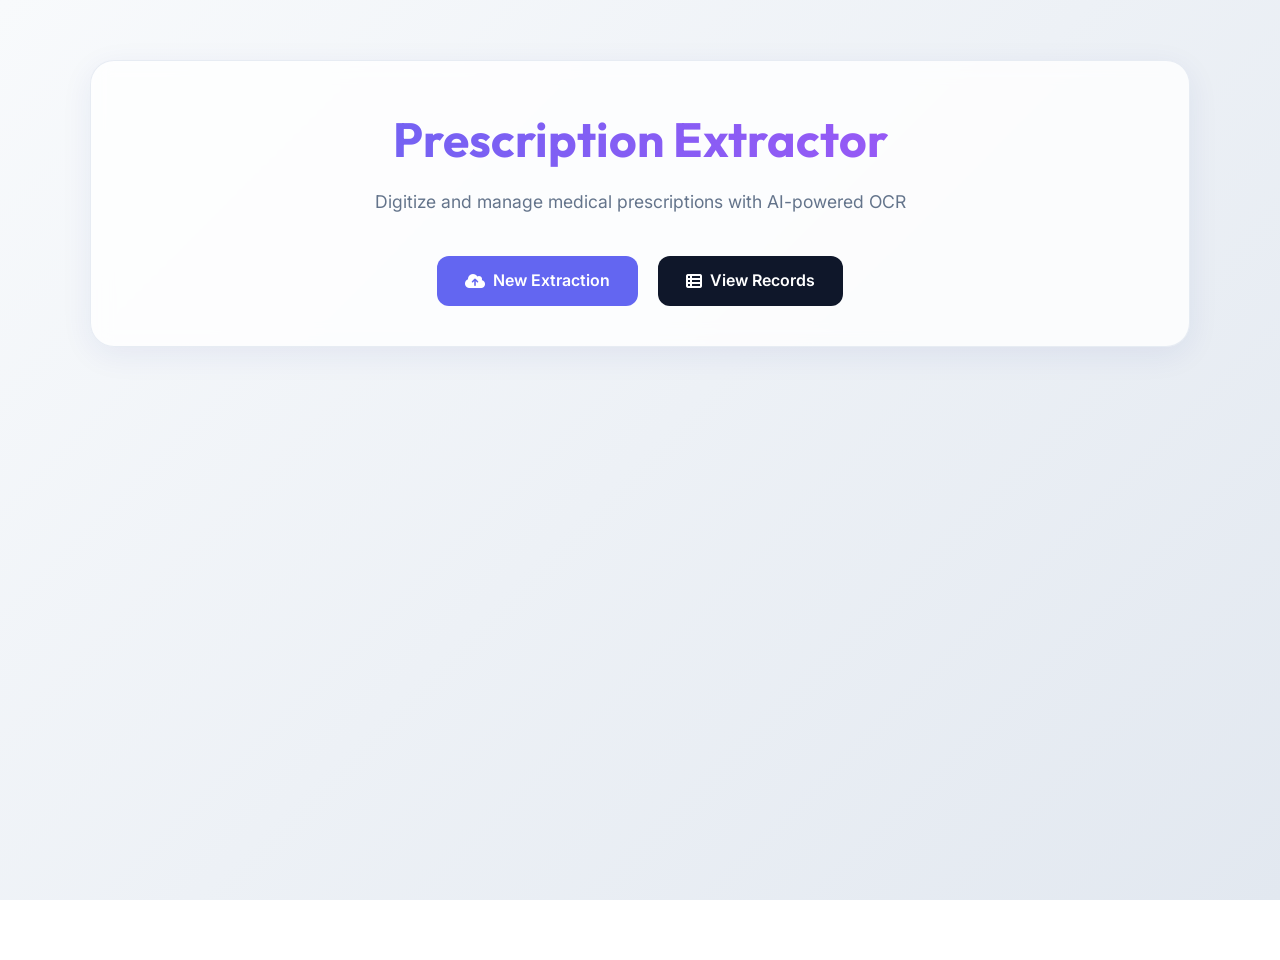
==== frontend/web/index.html @ b65b1b55 "Week 1 implementation - Prescription Extractor" ====
<!DOCTYPE html>
<html lang="en">
<head>
    <meta charset="UTF-8">
    <meta name="viewport" content="width=device-width, initial-scale=1.0">
    <title>Prescription Extractor - AI Powered Medical Analysis</title>
    <link rel="stylesheet" href="css/style.css">
    <!-- Font Awesome for Icons -->
    <link rel="stylesheet" href="https://cdnjs.cloudflare.com/ajax/libs/font-awesome/6.4.0/css/all.min.css">
</head>
<body>
    <div class="container">
        <div class="hero">
            <h1>Prescription Extractor</h1>
            <p>Digitize and manage medical prescriptions with AI-powered OCR</p>
        </div>

        <div class="nav-links">
            <a href="upload.html" class="btn">
                <i class="fa-solid fa-cloud-arrow-up"></i> New Extraction
            </a>
            <a href="dashboard.html" class="btn btn-secondary">
                <i class="fa-solid fa-table-list"></i> View Records
            </a>
        </div>
    </div>
</body>
</html>
---- frontend/web/css/style.css ----
@import url('https://fonts.googleapis.com/css2?family=Inter:wght@400;500;600&family=Outfit:wght@500;600;700&display=swap');

:root {
    --primary: #6366f1;
    --primary-hover: #4f46e5;
    --secondary: #0f172a;
    --accent: #10b981;
    --bg-gradient: linear-gradient(135deg, #f8fafc 0%, #e2e8f0 100%);
    --card-bg: rgba(255, 255, 255, 0.8);
    --text-main: #1e293b;
    --text-muted: #64748b;
    --border: rgba(226, 232, 240, 0.8);
    --glass-shadow: 0 8px 32px 0 rgba(31, 38, 135, 0.07);
}

* {
    box-sizing: border-box;
    margin: 0;
    padding: 0;
}

body {
    font-family: 'Inter', sans-serif;
    background: var(--bg-gradient);
    background-attachment: fixed;
    color: var(--text-main);
    min-height: 100vh;
    line-height: 1.6;
}

h1, h2, h3 {
    font-family: 'Outfit', sans-serif;
    color: var(--secondary);
}

.container {
    max-width: 1100px;
    margin: 60px auto;
    padding: 40px;
    background: var(--card-bg);
    backdrop-filter: blur(10px);
    -webkit-backdrop-filter: blur(10px);
    border: 1px solid var(--border);
    border-radius: 24px;
    box-shadow: var(--glass-shadow);
    transition: transform 0.3s ease;
}

.hero {
    text-align: center;
    margin-bottom: 40px;
}

.hero h1 {
    font-size: 3rem;
    background: linear-gradient(to right, #6366f1, #a855f7);
    -webkit-background-clip: text;
    -webkit-text-fill-color: transparent;
    margin-bottom: 10px;
}

.hero p {
    color: var(--text-muted);
    font-size: 1.1rem;
}

.btn {
    display: inline-flex;
    align-items: center;
    justify-content: center;
    padding: 12px 28px;
    background: var(--primary);
    color: white;
    border-radius: 12px;
    font-weight: 600;
    text-decoration: none;
    transition: all 0.3s cubic-bezier(0.4, 0, 0.2, 1);
    border: none;
    cursor: pointer;
    font-size: 1rem;
    gap: 8px;
}

.btn:hover {
    background: var(--primary-hover);
    transform: translateY(-2px);
    box-shadow: 0 10px 15px -3px rgba(99, 102, 241, 0.3);
}

.btn-secondary {
    background: var(--secondary);
}

.btn-success {
    background: var(--accent);
    width: 100%;
    margin-top: 20px;
}

.btn-success:hover {
    background: #059669;
}

.nav-links {
    display: flex;
    justify-content: center;
    gap: 20px;
    margin-top: 40px;
}

.upload-section {
    border: 2px dashed #cbd5e1;
    border-radius: 20px;
    padding: 60px 40px;
    text-align: center;
    background: rgba(248, 250, 252, 0.5);
    transition: all 0.3s ease;
    cursor: pointer;
}

.upload-section:hover {
    border-color: var(--primary);
    background: rgba(99, 102, 241, 0.05);
}

.upload-section i {
    font-size: 3rem;
    color: var(--primary);
    margin-bottom: 15px;
}

.hidden { display: none !important; }

/* Grid Layout for Results */
.result-grid {
    display: grid;
    grid-template-columns: 1fr 1.2fr;
    gap: 40px;
    margin-top: 40px;
}

.card {
    background: white;
    padding: 30px;
    border-radius: 20px;
    border: 1px solid #f1f5f9;
}

.field-group {
    margin-bottom: 20px;
}

.field-group label {
    display: block;
    font-size: 0.85rem;
    font-weight: 600;
    text-transform: uppercase;
    letter-spacing: 0.05em;
    color: var(--text-muted);
    margin-bottom: 8px;
}

.editable-field {
    width: 100%;
    padding: 12px 16px;
    background: #f8fafc;
    border: 1px solid #e2e8f0;
    border-radius: 10px;
    font-family: inherit;
    font-size: 1rem;
    transition: border-color 0.2s;
}

.editable-field:focus {
    outline: none;
    border-color: var(--primary);
    background: white;
}

textarea {
    width: 100%;
    height: 350px;
    padding: 15px;
    border-radius: 10px;
    border: 1px solid #e2e8f0;
    background: #f8fafc;
    font-family: 'Courier New', Courier, monospace;
    font-size: 0.9rem;
    resize: none;
}

/* Dashboard Table */
.table-responsive {
    overflow-x: auto;
    margin-top: 30px;
}

table {
    width: 100%;
    border-collapse: separate;
    border-spacing: 0 10px;
}

th {
    padding: 15px;
    text-align: left;
    color: var(--text-muted);
    font-weight: 600;
    font-size: 0.9rem;
}

td {
    padding: 20px 15px;
    background: white;
    border-top: 1px solid #f1f5f9;
    border-bottom: 1px solid #f1f5f9;
}

td:first-child {
    border-left: 1px solid #f1f5f9;
    border-radius: 12px 0 0 12px;
}

td:last-child {
    border-right: 1px solid #f1f5f9;
    border-radius: 0 12px 12px 0;
}

tr {
    transition: transform 0.2s ease;
}

tr:hover {
    transform: scale(1.01);
}

.header-flex {
    display: flex;
    justify-content: space-between;
    align-items: center;
    margin-bottom: 30px;
}

.back-link {
    text-decoration: none;
    color: var(--text-muted);
    font-weight: 500;
    display: flex;
    align-items: center;
    gap: 5px;
    transition: color 0.2s;
}

.back-link:hover {
    color: var(--primary);
}

/* Loading Animation */
.loader {
    width: 48px;
    height: 48px;
    border: 5px solid #FFF;
    border-bottom-color: var(--primary);
    border-radius: 50%;
    display: inline-block;
    box-sizing: border-box;
    animation: rotation 1s linear infinite;
}

@keyframes rotation {
    0% { transform: rotate(0deg); }
    100% { transform: rotate(360deg); }
}
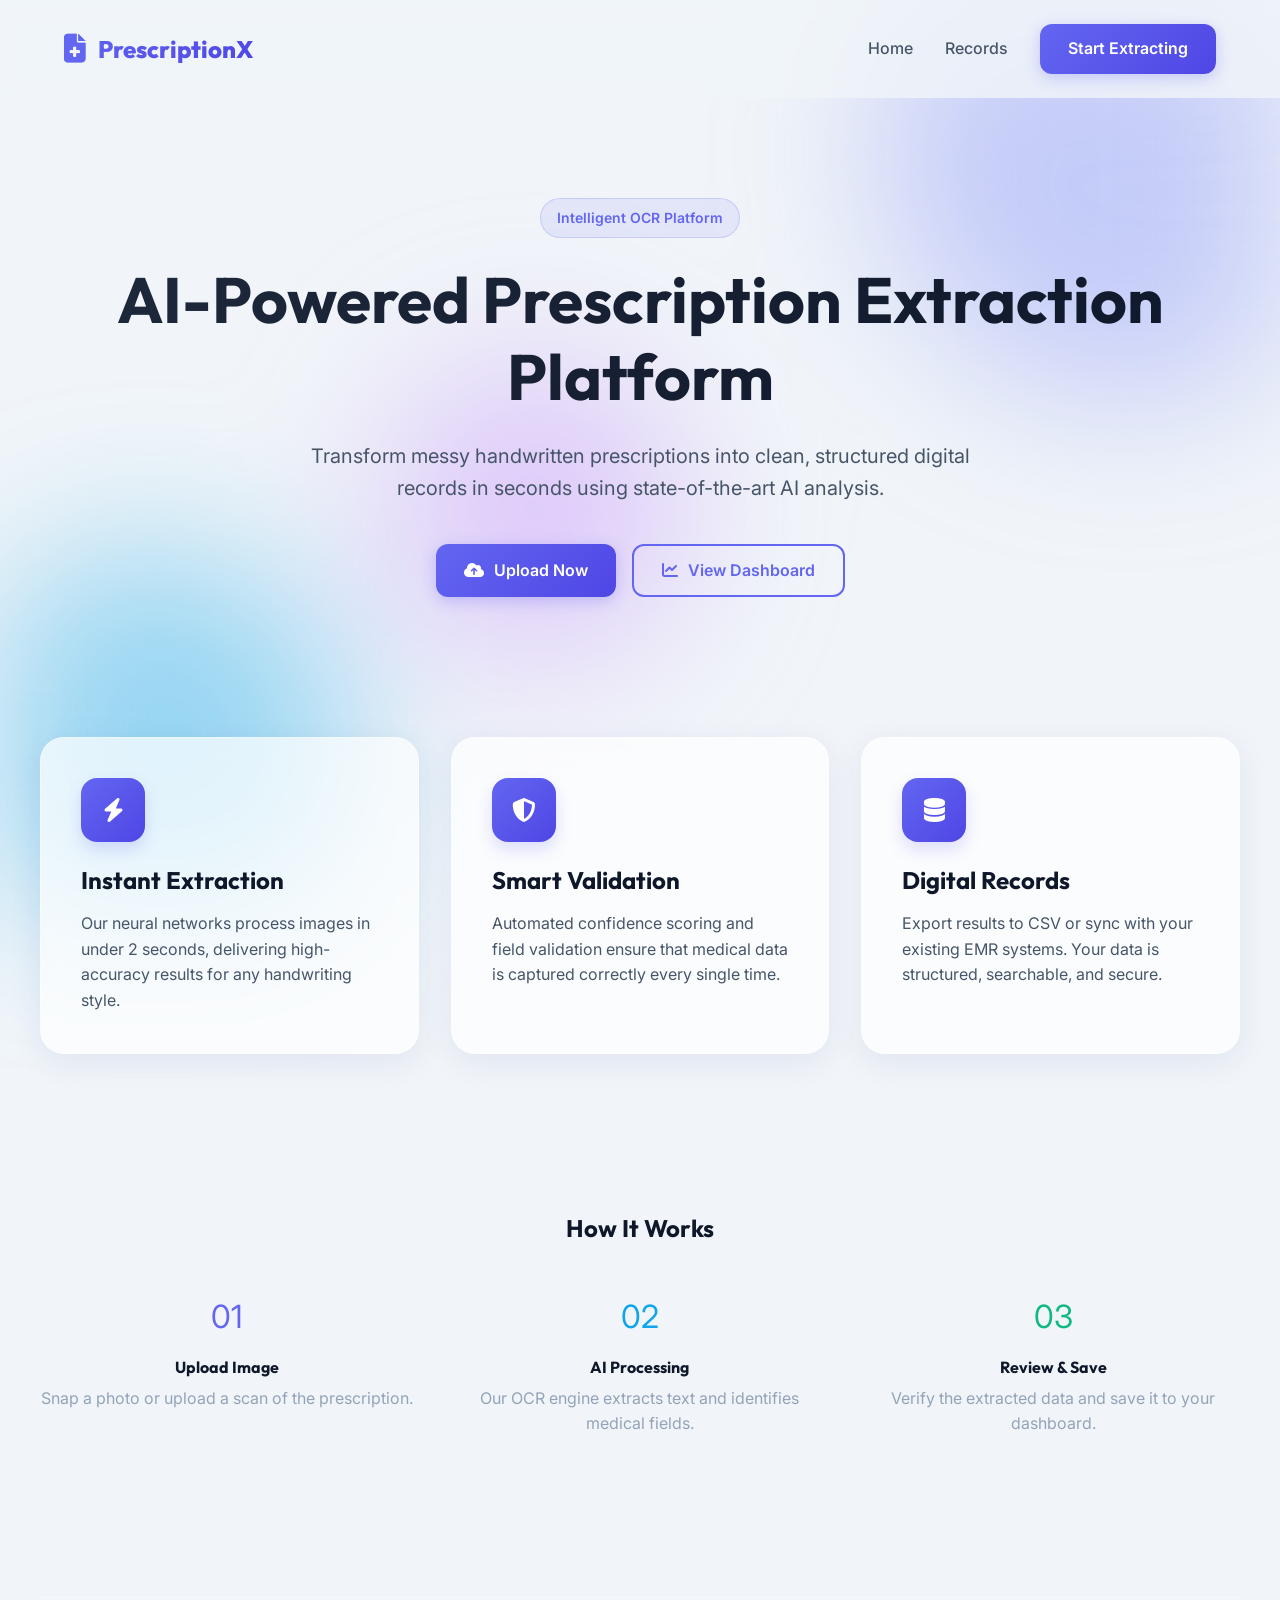
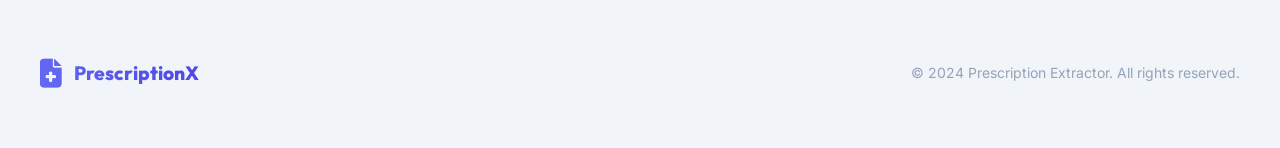
==== commit c4f4e833: "Week 1 implementation - Prescription Extractor (Updated Frontend)" ====
--- a/frontend/web/index.html
+++ b/frontend/web/index.html
@@ -3,26 +3,97 @@
 <head>
     <meta charset="UTF-8">
     <meta name="viewport" content="width=device-width, initial-scale=1.0">
-    <title>Prescription Extractor - AI Powered Medical Analysis</title>
+    <title>Prescription Extractor | AI-Powered Healthcare OCR</title>
     <link rel="stylesheet" href="css/style.css">
-    <!-- Font Awesome for Icons -->
     <link rel="stylesheet" href="https://cdnjs.cloudflare.com/ajax/libs/font-awesome/6.4.0/css/all.min.css">
 </head>
 <body>
-    <div class="container">
-        <div class="hero">
-            <h1>Prescription Extractor</h1>
-            <p>Digitize and manage medical prescriptions with AI-powered OCR</p>
+    <!-- Background Blobs -->
+    <div class="bg-blobs">
+        <div class="blob blob-1"></div>
+        <div class="blob blob-2"></div>
+        <div class="blob blob-3"></div>
+    </div>
+
+    <!-- Navigation -->
+    <nav>
+        <div class="container nav-content">
+            <a href="index.html" class="logo">
+                <i class="fa-solid fa-file-medical"></i>
+                <span>PrescriptionX</span>
+            </a>
+            <div class="nav-links">
+                <a href="index.html" class="nav-link">Home</a>
+                <a href="dashboard.html" class="nav-link">Records</a>
+                <a href="upload.html" class="btn btn-primary">Start Extracting</a>
+            </div>
         </div>
+    </nav>
 
-        <div class="nav-links">
-            <a href="upload.html" class="btn">
-                <i class="fa-solid fa-cloud-arrow-up"></i> New Extraction
+    <!-- Hero Section -->
+    <header class="hero container fade-in">
+        <span class="hero-tag">Intelligent OCR Platform</span>
+        <h1>AI-Powered Prescription Extraction Platform</h1>
+        <p>Transform messy handwritten prescriptions into clean, structured digital records in seconds using state-of-the-art AI analysis.</p>
+        <div class="hero-btns">
+            <a href="upload.html" class="btn btn-primary">
+                <i class="fa-solid fa-cloud-arrow-up"></i> Upload Now
             </a>
-            <a href="dashboard.html" class="btn btn-secondary">
-                <i class="fa-solid fa-table-list"></i> View Records
+            <a href="dashboard.html" class="btn btn-outline">
+                <i class="fa-solid fa-chart-line"></i> View Dashboard
             </a>
         </div>
-    </div>
+    </header>
+
+    <!-- Features Section -->
+    <section class="container features">
+        <div class="feature-card glass-card fade-in" style="animation-delay: 0.1s;">
+            <div class="feature-icon"><i class="fa-solid fa-bolt"></i></div>
+            <h3>Instant Extraction</h3>
+            <p>Our neural networks process images in under 2 seconds, delivering high-accuracy results for any handwriting style.</p>
+        </div>
+        <div class="feature-card glass-card fade-in" style="animation-delay: 0.2s;">
+            <div class="feature-icon"><i class="fa-solid fa-shield-halved"></i></div>
+            <h3>Smart Validation</h3>
+            <p>Automated confidence scoring and field validation ensure that medical data is captured correctly every single time.</p>
+        </div>
+        <div class="feature-card glass-card fade-in" style="animation-delay: 0.3s;">
+            <div class="feature-icon"><i class="fa-solid fa-database"></i></div>
+            <h3>Digital Records</h3>
+            <p>Export results to CSV or sync with your existing EMR systems. Your data is structured, searchable, and secure.</p>
+        </div>
+    </section>
+
+    <!-- Workflow Section -->
+    <section class="container" style="padding: 80px 0; text-align: center;">
+        <h2 style="margin-bottom: 48px;">How It Works</h2>
+        <div style="display: grid; grid-template-columns: repeat(auto-fit, minmax(200px, 1fr)); gap: 40px;">
+            <div class="workflow-step">
+                <div style="font-size: 2rem; margin-bottom: 16px; color: var(--primary);">01</div>
+                <h4 style="margin-bottom: 8px;">Upload Image</h4>
+                <p style="color: var(--text-muted);">Snap a photo or upload a scan of the prescription.</p>
+            </div>
+            <div class="workflow-step">
+                <div style="font-size: 2rem; margin-bottom: 16px; color: var(--accent);">02</div>
+                <h4 style="margin-bottom: 8px;">AI Processing</h4>
+                <p style="color: var(--text-muted);">Our OCR engine extracts text and identifies medical fields.</p>
+            </div>
+            <div class="workflow-step">
+                <div style="font-size: 2rem; margin-bottom: 16px; color: var(--success);">03</div>
+                <h4 style="margin-bottom: 8px;">Review & Save</h4>
+                <p style="color: var(--text-muted);">Verify the extracted data and save it to your dashboard.</p>
+            </div>
+        </div>
+    </section>
+
+    <footer class="container" style="padding: 60px 0; border-top: 1px solid var(--glass-border); margin-top: 80px; display: flex; justify-content: space-between; align-items: center;">
+        <div class="logo" style="font-size: 1.2rem;">
+            <i class="fa-solid fa-file-medical"></i>
+            <span>PrescriptionX</span>
+        </div>
+        <p style="color: var(--text-muted); font-size: 0.875rem;">© 2024 Prescription Extractor. All rights reserved.</p>
+    </footer>
+
+    <script src="js/app.js"></script>
 </body>
 </html>
--- a/frontend/web/css/style.css
+++ b/frontend/web/css/style.css
@@ -1,273 +1,649 @@
-@import url('https://fonts.googleapis.com/css2?family=Inter:wght@400;500;600&family=Outfit:wght@500;600;700&display=swap');
+@import url('https://fonts.googleapis.com/css2?family=Inter:wght@300;400;500;600;700&family=Outfit:wght@400;500;600;700;800&family=Poppins:wght@300;400;500;600;700&display=swap');
 
 :root {
+    /* Premium Color Palette */
+    --primary-gradient: linear-gradient(135deg, #6366f1 0%, #4f46e5 100%);
+    --accent-gradient: linear-gradient(135deg, #0ea5e9 0%, #2563eb 100%);
+    --surface-gradient: linear-gradient(135deg, #ffffff 0%, #f8fafc 100%);
+    --dark-gradient: linear-gradient(135deg, #1e293b 0%, #0f172a 100%);
+    
     --primary: #6366f1;
-    --primary-hover: #4f46e5;
+    --primary-light: #818cf8;
+    --primary-dark: #4338ca;
     --secondary: #0f172a;
-    --accent: #10b981;
-    --bg-gradient: linear-gradient(135deg, #f8fafc 0%, #e2e8f0 100%);
-    --card-bg: rgba(255, 255, 255, 0.8);
+    --accent: #0ea5e9;
+    --success: #10b981;
+    --warning: #f59e0b;
+    --danger: #ef4444;
+    
     --text-main: #1e293b;
-    --text-muted: #64748b;
-    --border: rgba(226, 232, 240, 0.8);
-    --glass-shadow: 0 8px 32px 0 rgba(31, 38, 135, 0.07);
-}
-
+    --text-secondary: #475569;
+    --text-muted: #94a3b8;
+    --text-white: #ffffff;
+    
+    --bg-body: #f1f5f9;
+    --glass-bg: rgba(255, 255, 255, 0.7);
+    --glass-border: rgba(255, 255, 255, 0.4);
+    --glass-shadow: 0 8px 32px 0 rgba(31, 38, 135, 0.08);
+    
+    --card-shadow: 0 4px 6px -1px rgba(0, 0, 0, 0.1), 0 2px 4px -1px rgba(0, 0, 0, 0.06);
+    --card-shadow-hover: 0 20px 25px -5px rgba(0, 0, 0, 0.1), 0 10px 10px -5px rgba(0, 0, 0, 0.04);
+    
+    --transition: all 0.3s cubic-bezier(0.4, 0, 0.2, 1);
+    --border-radius: 16px;
+}
+
+/* Global Reset & Base Styles */
 * {
-    box-sizing: border-box;
     margin: 0;
     padding: 0;
+    box-sizing: border-box;
+}
+
+html {
+    scroll-behavior: smooth;
 }
 
 body {
     font-family: 'Inter', sans-serif;
-    background: var(--bg-gradient);
-    background-attachment: fixed;
+    background-color: var(--bg-body);
     color: var(--text-main);
+    line-height: 1.6;
+    overflow-x: hidden;
     min-height: 100vh;
-    line-height: 1.6;
-}
-
-h1, h2, h3 {
+}
+
+h1, h2, h3, h4 {
     font-family: 'Outfit', sans-serif;
+    font-weight: 700;
+    line-height: 1.2;
     color: var(--secondary);
 }
 
+p {
+    font-family: 'Inter', sans-serif;
+    font-weight: 400;
+}
+
+a {
+    text-decoration: none;
+    color: inherit;
+    transition: var(--transition);
+}
+
+/* Background Animation */
+.bg-blobs {
+    position: fixed;
+    top: 0;
+    left: 0;
+    width: 100%;
+    height: 100%;
+    z-index: -1;
+    overflow: hidden;
+    filter: blur(80px);
+}
+
+.blob {
+    position: absolute;
+    border-radius: 50%;
+    opacity: 0.4;
+    animation: move 20s infinite alternate;
+}
+
+.blob-1 {
+    width: 500px;
+    height: 500px;
+    background: var(--primary-light);
+    top: -100px;
+    right: -100px;
+}
+
+.blob-2 {
+    width: 400px;
+    height: 400px;
+    background: var(--accent);
+    bottom: -50px;
+    left: -50px;
+    animation-delay: -5s;
+}
+
+.blob-3 {
+    width: 300px;
+    height: 300px;
+    background: #c084fc;
+    top: 40%;
+    left: 30%;
+    animation-delay: -10s;
+}
+
+@keyframes move {
+    from { transform: translate(0, 0) scale(1); }
+    to { transform: translate(50px, 100px) scale(1.1); }
+}
+
+/* Layout Utilities */
 .container {
-    max-width: 1100px;
-    margin: 60px auto;
-    padding: 40px;
-    background: var(--card-bg);
-    backdrop-filter: blur(10px);
-    -webkit-backdrop-filter: blur(10px);
-    border: 1px solid var(--border);
+    max-width: 1200px;
+    margin: 0 auto;
+    padding: 0 24px;
+}
+
+.glass-card {
+    background: var(--glass-bg);
+    backdrop-filter: blur(12px);
+    -webkit-backdrop-filter: blur(12px);
+    border: 1px solid var(--glass-border);
     border-radius: 24px;
     box-shadow: var(--glass-shadow);
-    transition: transform 0.3s ease;
-}
-
-.hero {
-    text-align: center;
-    margin-bottom: 40px;
-}
-
-.hero h1 {
-    font-size: 3rem;
-    background: linear-gradient(to right, #6366f1, #a855f7);
+    transition: var(--transition);
+}
+
+.glass-card:hover {
+    box-shadow: 0 12px 40px 0 rgba(31, 38, 135, 0.12);
+}
+
+/* Navbar */
+nav {
+    padding: 24px 0;
+    position: sticky;
+    top: 0;
+    z-index: 100;
+    background: rgba(241, 245, 249, 0.8);
+    backdrop-filter: blur(8px);
+}
+
+.nav-content {
+    display: flex;
+    justify-content: space-between;
+    align-items: center;
+}
+
+.logo {
+    display: flex;
+    align-items: center;
+    gap: 12px;
+    font-family: 'Outfit', sans-serif;
+    font-size: 1.5rem;
+    font-weight: 800;
+    background: var(--primary-gradient);
     -webkit-background-clip: text;
     -webkit-text-fill-color: transparent;
-    margin-bottom: 10px;
-}
-
-.hero p {
-    color: var(--text-muted);
-    font-size: 1.1rem;
-}
-
+}
+
+.logo i {
+    -webkit-text-fill-color: var(--primary);
+    font-size: 1.8rem;
+}
+
+.nav-links {
+    display: flex;
+    gap: 32px;
+    align-items: center;
+}
+
+.nav-link {
+    font-weight: 500;
+    color: var(--text-secondary);
+    position: relative;
+}
+
+.nav-link:hover {
+    color: var(--primary);
+}
+
+.nav-link::after {
+    content: '';
+    position: absolute;
+    bottom: -4px;
+    left: 0;
+    width: 0;
+    height: 2px;
+    background: var(--primary);
+    transition: var(--transition);
+}
+
+.nav-link:hover::after {
+    width: 100%;
+}
+
+/* Buttons */
 .btn {
     display: inline-flex;
     align-items: center;
     justify-content: center;
+    gap: 10px;
     padding: 12px 28px;
-    background: var(--primary);
-    color: white;
     border-radius: 12px;
     font-weight: 600;
-    text-decoration: none;
-    transition: all 0.3s cubic-bezier(0.4, 0, 0.2, 1);
+    font-size: 1rem;
+    cursor: pointer;
     border: none;
-    cursor: pointer;
-    font-size: 1rem;
-    gap: 8px;
-}
-
-.btn:hover {
-    background: var(--primary-hover);
+    transition: var(--transition);
+    font-family: 'Inter', sans-serif;
+}
+
+.btn-primary {
+    background: var(--primary-gradient);
+    color: white;
+    box-shadow: 0 4px 15px rgba(99, 102, 241, 0.3);
+}
+
+.btn-primary:hover {
     transform: translateY(-2px);
-    box-shadow: 0 10px 15px -3px rgba(99, 102, 241, 0.3);
-}
-
-.btn-secondary {
-    background: var(--secondary);
-}
-
-.btn-success {
-    background: var(--accent);
-    width: 100%;
-    margin-top: 20px;
-}
-
-.btn-success:hover {
-    background: #059669;
-}
-
-.nav-links {
-    display: flex;
+    box-shadow: 0 8px 25px rgba(99, 102, 241, 0.4);
+}
+
+.btn-outline {
+    background: transparent;
+    border: 2px solid var(--primary);
+    color: var(--primary);
+}
+
+.btn-outline:hover {
+    background: rgba(99, 102, 241, 0.05);
+    transform: translateY(-2px);
+}
+
+.btn-ghost {
+    background: transparent;
+    color: var(--text-secondary);
+}
+
+.btn-ghost:hover {
+    background: rgba(148, 163, 184, 0.1);
+}
+
+/* Hero Section */
+.hero {
+    padding: 100px 0 60px;
+    text-align: center;
+}
+
+.hero-tag {
+    display: inline-block;
+    padding: 8px 16px;
+    background: rgba(99, 102, 241, 0.1);
+    color: var(--primary);
+    border-radius: 100px;
+    font-size: 0.875rem;
+    font-weight: 600;
+    margin-bottom: 24px;
+    border: 1px solid rgba(99, 102, 241, 0.2);
+}
+
+.hero h1 {
+    font-size: 4rem;
+    margin-bottom: 24px;
+    background: var(--dark-gradient);
+    -webkit-background-clip: text;
+    -webkit-text-fill-color: transparent;
+}
+
+.hero p {
+    font-size: 1.25rem;
+    color: var(--text-secondary);
+    max-width: 700px;
+    margin: 0 auto 40px;
+}
+
+.hero-btns {
+    display: flex;
+    gap: 16px;
     justify-content: center;
-    gap: 20px;
-    margin-top: 40px;
-}
-
-.upload-section {
+}
+
+/* Features Section */
+.features {
+    padding: 80px 0;
+    display: grid;
+    grid-template-columns: repeat(auto-fit, minmax(300px, 1fr));
+    gap: 32px;
+}
+
+.feature-card {
+    padding: 40px;
+    text-align: left;
+}
+
+.feature-icon {
+    width: 64px;
+    height: 64px;
+    background: var(--primary-gradient);
+    border-radius: 16px;
+    display: flex;
+    align-items: center;
+    justify-content: center;
+    color: white;
+    font-size: 1.5rem;
+    margin-bottom: 24px;
+    box-shadow: 0 8px 16px rgba(99, 102, 241, 0.2);
+}
+
+.feature-card h3 {
+    margin-bottom: 16px;
+    font-size: 1.5rem;
+}
+
+.feature-card p {
+    color: var(--text-secondary);
+}
+
+/* Upload Section */
+.upload-container {
+    max-width: 800px;
+    margin: 40px auto;
+}
+
+.drop-zone {
     border: 2px dashed #cbd5e1;
-    border-radius: 20px;
+    border-radius: 24px;
     padding: 60px 40px;
     text-align: center;
-    background: rgba(248, 250, 252, 0.5);
-    transition: all 0.3s ease;
+    background: rgba(255, 255, 255, 0.5);
     cursor: pointer;
-}
-
-.upload-section:hover {
+    transition: var(--transition);
+}
+
+.drop-zone.active {
     border-color: var(--primary);
     background: rgba(99, 102, 241, 0.05);
 }
 
-.upload-section i {
-    font-size: 3rem;
+.drop-zone i {
+    font-size: 4rem;
     color: var(--primary);
-    margin-bottom: 15px;
-}
-
-.hidden { display: none !important; }
-
-/* Grid Layout for Results */
+    margin-bottom: 24px;
+}
+
+.drop-zone h3 {
+    margin-bottom: 8px;
+}
+
+.drop-zone p {
+    color: var(--text-muted);
+}
+
+.file-preview {
+    margin-top: 24px;
+    display: flex;
+    align-items: center;
+    gap: 16px;
+    padding: 16px;
+    background: white;
+    border-radius: 12px;
+    border: 1px solid #e2e8f0;
+}
+
+.file-preview img {
+    width: 60px;
+    height: 60px;
+    border-radius: 8px;
+    object-fit: cover;
+}
+
+/* Result Section */
 .result-grid {
     display: grid;
     grid-template-columns: 1fr 1.2fr;
-    gap: 40px;
+    gap: 32px;
     margin-top: 40px;
 }
 
-.card {
-    background: white;
-    padding: 30px;
-    border-radius: 20px;
-    border: 1px solid #f1f5f9;
-}
-
-.field-group {
+.result-card {
+    padding: 32px;
+}
+
+.result-card h3 {
+    margin-bottom: 24px;
+    display: flex;
+    justify-content: space-between;
+    align-items: center;
+}
+
+.confidence-badge {
+    padding: 4px 12px;
+    border-radius: 100px;
+    font-size: 0.75rem;
+    font-weight: 700;
+    text-transform: uppercase;
+}
+
+.badge-high { background: rgba(16, 185, 129, 0.1); color: var(--success); }
+.badge-mid { background: rgba(245, 158, 11, 0.1); color: var(--warning); }
+
+.form-group {
     margin-bottom: 20px;
 }
 
-.field-group label {
+.form-group label {
     display: block;
-    font-size: 0.85rem;
+    font-size: 0.875rem;
     font-weight: 600;
-    text-transform: uppercase;
-    letter-spacing: 0.05em;
-    color: var(--text-muted);
+    color: var(--text-secondary);
     margin-bottom: 8px;
 }
 
-.editable-field {
+.form-input {
     width: 100%;
     padding: 12px 16px;
+    border-radius: 10px;
+    border: 1px solid #e2e8f0;
     background: #f8fafc;
-    border: 1px solid #e2e8f0;
-    border-radius: 10px;
     font-family: inherit;
     font-size: 1rem;
-    transition: border-color 0.2s;
-}
-
-.editable-field:focus {
+    transition: var(--transition);
+}
+
+.form-input:focus {
     outline: none;
     border-color: var(--primary);
     background: white;
-}
-
-textarea {
-    width: 100%;
-    height: 350px;
-    padding: 15px;
-    border-radius: 10px;
-    border: 1px solid #e2e8f0;
-    background: #f8fafc;
+    box-shadow: 0 0 0 4px rgba(99, 102, 241, 0.1);
+}
+
+textarea.form-input {
+    min-height: 300px;
     font-family: 'Courier New', Courier, monospace;
     font-size: 0.9rem;
-    resize: none;
-}
-
-/* Dashboard Table */
-.table-responsive {
-    overflow-x: auto;
-    margin-top: 30px;
+    line-height: 1.4;
+}
+
+/* Dashboard */
+.stats-grid {
+    display: grid;
+    grid-template-columns: repeat(auto-fit, minmax(240px, 1fr));
+    gap: 24px;
+    margin-bottom: 40px;
+}
+
+.stat-card {
+    padding: 24px;
+    display: flex;
+    align-items: center;
+    gap: 20px;
+}
+
+.stat-icon {
+    width: 56px;
+    height: 56px;
+    border-radius: 14px;
+    display: flex;
+    align-items: center;
+    justify-content: center;
+    font-size: 1.25rem;
+    color: white;
+}
+
+.stat-info h4 {
+    font-size: 0.875rem;
+    color: var(--text-muted);
+    margin-bottom: 4px;
+}
+
+.stat-info .value {
+    font-size: 1.5rem;
+    font-weight: 800;
+    color: var(--secondary);
+}
+
+.table-controls {
+    display: flex;
+    justify-content: space-between;
+    align-items: center;
+    margin-bottom: 24px;
+    gap: 16px;
+    flex-wrap: wrap;
+}
+
+.search-box {
+    position: relative;
+    flex: 1;
+    min-width: 300px;
+}
+
+.search-box i {
+    position: absolute;
+    left: 16px;
+    top: 50%;
+    transform: translateY(-50%);
+    color: var(--text-muted);
+}
+
+.search-box input {
+    width: 100%;
+    padding: 12px 16px 12px 48px;
+    border-radius: 12px;
+    border: 1px solid #e2e8f0;
+    background: white;
+    font-family: inherit;
+}
+
+/* Custom Scrollbar */
+::-webkit-scrollbar {
+    width: 8px;
+}
+::-webkit-scrollbar-track {
+    background: #f1f5f9;
+}
+::-webkit-scrollbar-thumb {
+    background: #cbd5e1;
+    border-radius: 10px;
+}
+::-webkit-scrollbar-thumb:hover {
+    background: #94a3b8;
+}
+
+/* Animations */
+.fade-in {
+    animation: fadeIn 0.8s ease-out forwards;
+}
+
+@keyframes fadeIn {
+    from { opacity: 0; transform: translateY(20px); }
+    to { opacity: 1; transform: translateY(0); }
+}
+
+.pulse {
+    animation: pulse 2s infinite;
+}
+
+@keyframes pulse {
+    0% { transform: scale(1); opacity: 1; }
+    50% { transform: scale(1.05); opacity: 0.8; }
+    100% { transform: scale(1); opacity: 1; }
+}
+
+/* Toast Notification */
+.toast-container {
+    position: fixed;
+    bottom: 32px;
+    right: 32px;
+    z-index: 1000;
+    display: flex;
+    flex-direction: column;
+    gap: 12px;
+}
+
+.toast {
+    padding: 16px 24px;
+    border-radius: 12px;
+    background: var(--secondary);
+    color: white;
+    box-shadow: 0 10px 25px rgba(0,0,0,0.2);
+    display: flex;
+    align-items: center;
+    gap: 12px;
+    animation: slideIn 0.3s ease-out;
+}
+
+@keyframes slideIn {
+    from { transform: translateX(100%); opacity: 0; }
+    to { transform: translateX(0); opacity: 1; }
+}
+
+/* Table Design */
+.data-table-container {
+    background: white;
+    border-radius: 20px;
+    border: 1px solid #e2e8f0;
+    overflow: hidden;
 }
 
 table {
     width: 100%;
-    border-collapse: separate;
-    border-spacing: 0 10px;
+    border-collapse: collapse;
 }
 
 th {
-    padding: 15px;
+    background: #f8fafc;
+    padding: 16px 24px;
     text-align: left;
-    color: var(--text-muted);
+    font-size: 0.875rem;
     font-weight: 600;
-    font-size: 0.9rem;
+    color: var(--text-secondary);
+    border-bottom: 1px solid #e2e8f0;
 }
 
 td {
-    padding: 20px 15px;
-    background: white;
-    border-top: 1px solid #f1f5f9;
+    padding: 20px 24px;
     border-bottom: 1px solid #f1f5f9;
-}
-
-td:first-child {
-    border-left: 1px solid #f1f5f9;
-    border-radius: 12px 0 0 12px;
-}
-
-td:last-child {
-    border-right: 1px solid #f1f5f9;
-    border-radius: 0 12px 12px 0;
-}
-
-tr {
-    transition: transform 0.2s ease;
-}
-
-tr:hover {
-    transform: scale(1.01);
-}
-
-.header-flex {
-    display: flex;
-    justify-content: space-between;
-    align-items: center;
-    margin-bottom: 30px;
-}
-
-.back-link {
-    text-decoration: none;
-    color: var(--text-muted);
-    font-weight: 500;
-    display: flex;
-    align-items: center;
-    gap: 5px;
-    transition: color 0.2s;
-}
-
-.back-link:hover {
+    font-size: 0.9375rem;
+}
+
+tr:hover td {
+    background: #f8fafc;
+}
+
+.medicine-tag {
+    padding: 4px 10px;
+    background: rgba(99, 102, 241, 0.1);
     color: var(--primary);
-}
-
-/* Loading Animation */
-.loader {
-    width: 48px;
-    height: 48px;
-    border: 5px solid #FFF;
-    border-bottom-color: var(--primary);
-    border-radius: 50%;
-    display: inline-block;
-    box-sizing: border-box;
-    animation: rotation 1s linear infinite;
-}
-
-@keyframes rotation {
-    0% { transform: rotate(0deg); }
-    100% { transform: rotate(360deg); }
-}
+    border-radius: 6px;
+    font-weight: 600;
+    font-size: 0.875rem;
+}
+
+/* Loading Skeleton */
+.skeleton {
+    background: linear-gradient(90deg, #f0f0f0 25%, #e0e0e0 50%, #f0f0f0 75%);
+    background-size: 200% 100%;
+    animation: skeleton-loading 1.5s infinite;
+}
+
+@keyframes skeleton-loading {
+    0% { background-position: 200% 0; }
+    100% { background-position: -200% 0; }
+}
+
+/* Responsive */
+@media (max-width: 1024px) {
+    .result-grid {
+        grid-template-columns: 1fr;
+    }
+}
+
+@media (max-width: 768px) {
+    .hero h1 { font-size: 2.5rem; }
+    .nav-links { display: none; }
+    .container { padding: 0 16px; }
+}
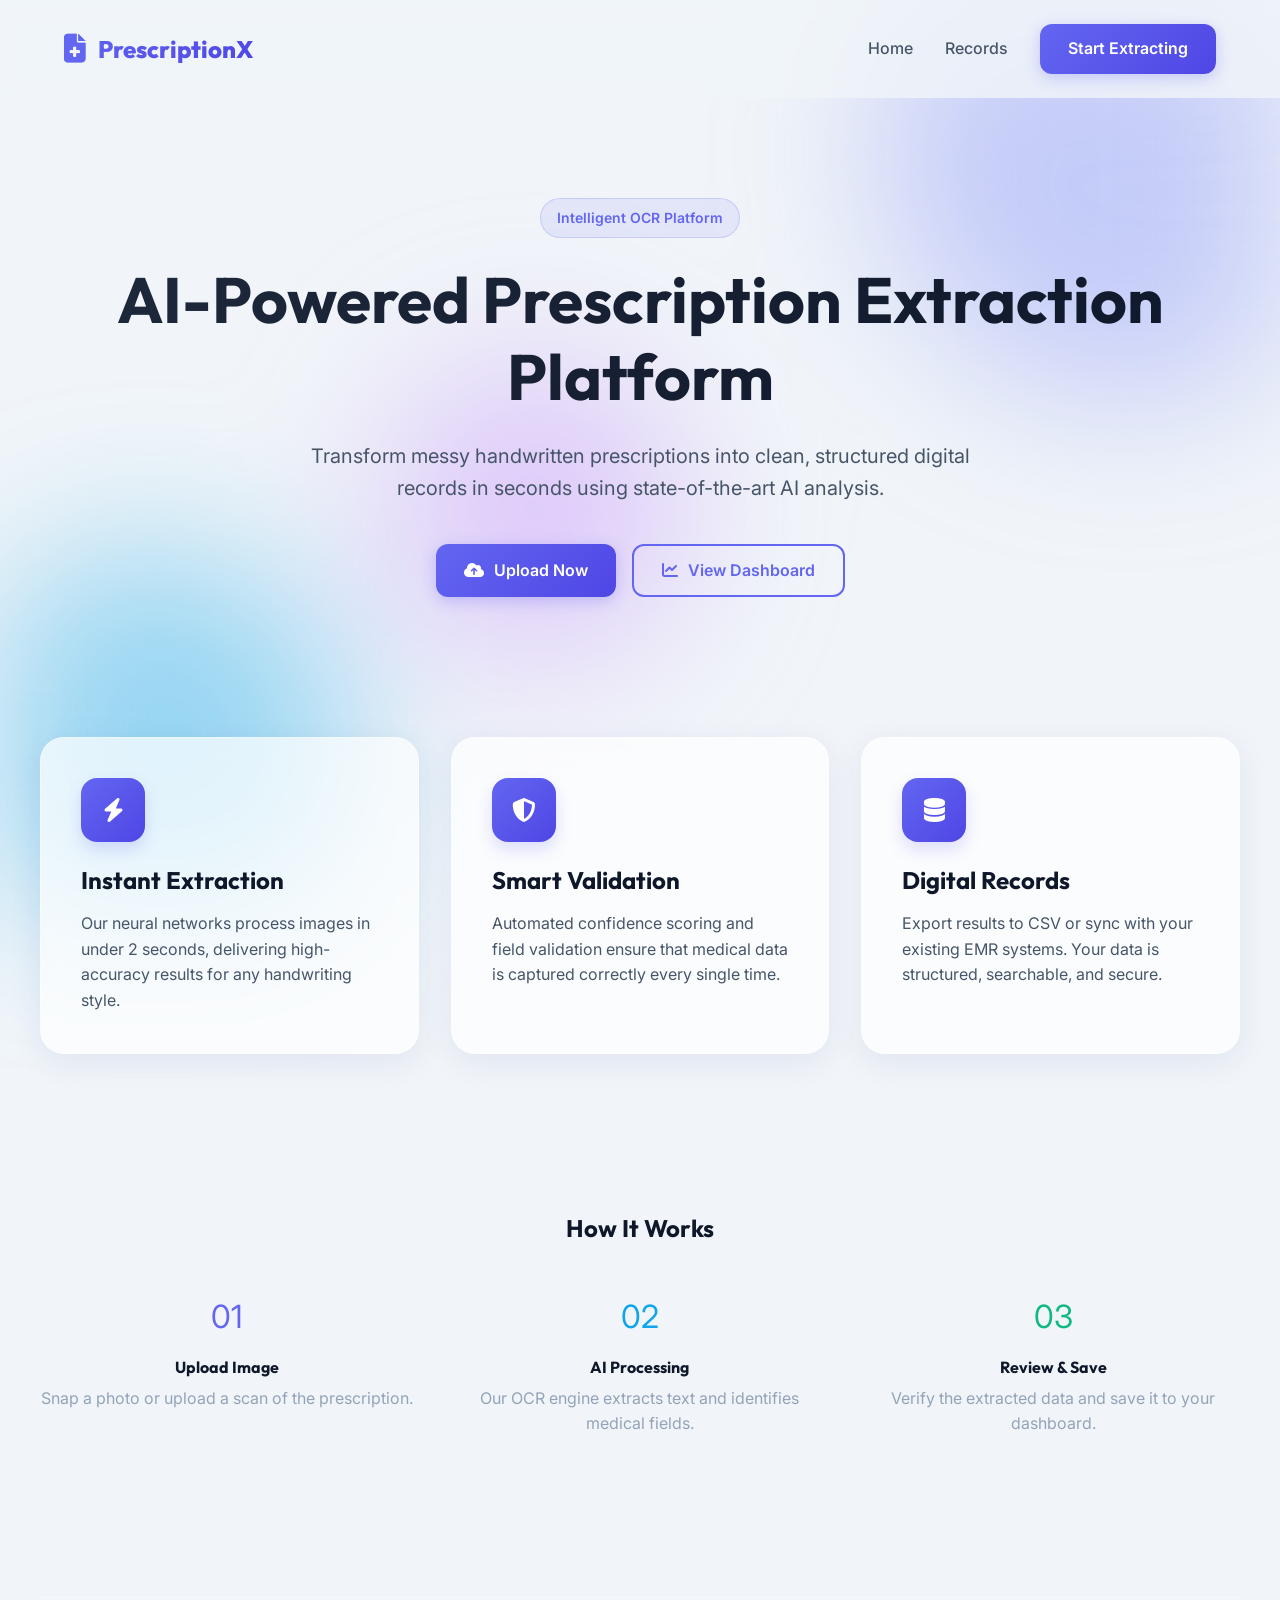
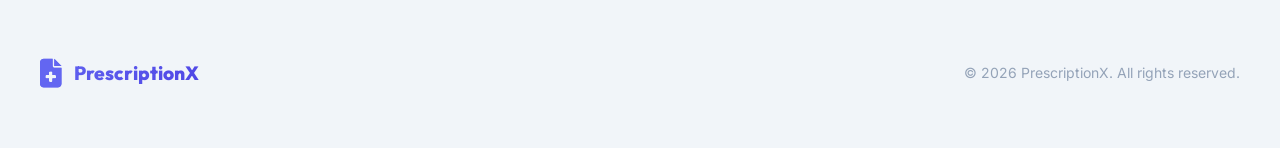
==== commit 46da74f7: "week 2 initialize" ====
--- a/frontend/web/index.html
+++ b/frontend/web/index.html
@@ -1,5 +1,6 @@
 <!DOCTYPE html>
 <html lang="en">
+
 <head>
     <meta charset="UTF-8">
     <meta name="viewport" content="width=device-width, initial-scale=1.0">
@@ -7,6 +8,7 @@
     <link rel="stylesheet" href="css/style.css">
     <link rel="stylesheet" href="https://cdnjs.cloudflare.com/ajax/libs/font-awesome/6.4.0/css/all.min.css">
 </head>
+
 <body>
     <!-- Background Blobs -->
     <div class="bg-blobs">
@@ -34,7 +36,8 @@
     <header class="hero container fade-in">
         <span class="hero-tag">Intelligent OCR Platform</span>
         <h1>AI-Powered Prescription Extraction Platform</h1>
-        <p>Transform messy handwritten prescriptions into clean, structured digital records in seconds using state-of-the-art AI analysis.</p>
+        <p>Transform messy handwritten prescriptions into clean, structured digital records in seconds using
+            state-of-the-art AI analysis.</p>
         <div class="hero-btns">
             <a href="upload.html" class="btn btn-primary">
                 <i class="fa-solid fa-cloud-arrow-up"></i> Upload Now
@@ -50,17 +53,20 @@
         <div class="feature-card glass-card fade-in" style="animation-delay: 0.1s;">
             <div class="feature-icon"><i class="fa-solid fa-bolt"></i></div>
             <h3>Instant Extraction</h3>
-            <p>Our neural networks process images in under 2 seconds, delivering high-accuracy results for any handwriting style.</p>
+            <p>Our neural networks process images in under 2 seconds, delivering high-accuracy results for any
+                handwriting style.</p>
         </div>
         <div class="feature-card glass-card fade-in" style="animation-delay: 0.2s;">
             <div class="feature-icon"><i class="fa-solid fa-shield-halved"></i></div>
             <h3>Smart Validation</h3>
-            <p>Automated confidence scoring and field validation ensure that medical data is captured correctly every single time.</p>
+            <p>Automated confidence scoring and field validation ensure that medical data is captured correctly every
+                single time.</p>
         </div>
         <div class="feature-card glass-card fade-in" style="animation-delay: 0.3s;">
             <div class="feature-icon"><i class="fa-solid fa-database"></i></div>
             <h3>Digital Records</h3>
-            <p>Export results to CSV or sync with your existing EMR systems. Your data is structured, searchable, and secure.</p>
+            <p>Export results to CSV or sync with your existing EMR systems. Your data is structured, searchable, and
+                secure.</p>
         </div>
     </section>
 
@@ -86,14 +92,16 @@
         </div>
     </section>
 
-    <footer class="container" style="padding: 60px 0; border-top: 1px solid var(--glass-border); margin-top: 80px; display: flex; justify-content: space-between; align-items: center;">
+    <footer class="container"
+        style="padding: 60px 0; border-top: 1px solid var(--glass-border); margin-top: 80px; display: flex; justify-content: space-between; align-items: center;">
         <div class="logo" style="font-size: 1.2rem;">
             <i class="fa-solid fa-file-medical"></i>
             <span>PrescriptionX</span>
         </div>
-        <p style="color: var(--text-muted); font-size: 0.875rem;">© 2024 Prescription Extractor. All rights reserved.</p>
+        <p style="color: var(--text-muted); font-size: 0.875rem;">© 2026 PrescriptionX. All rights reserved.</p>
     </footer>
 
     <script src="js/app.js"></script>
 </body>
-</html>
+
+</html>
